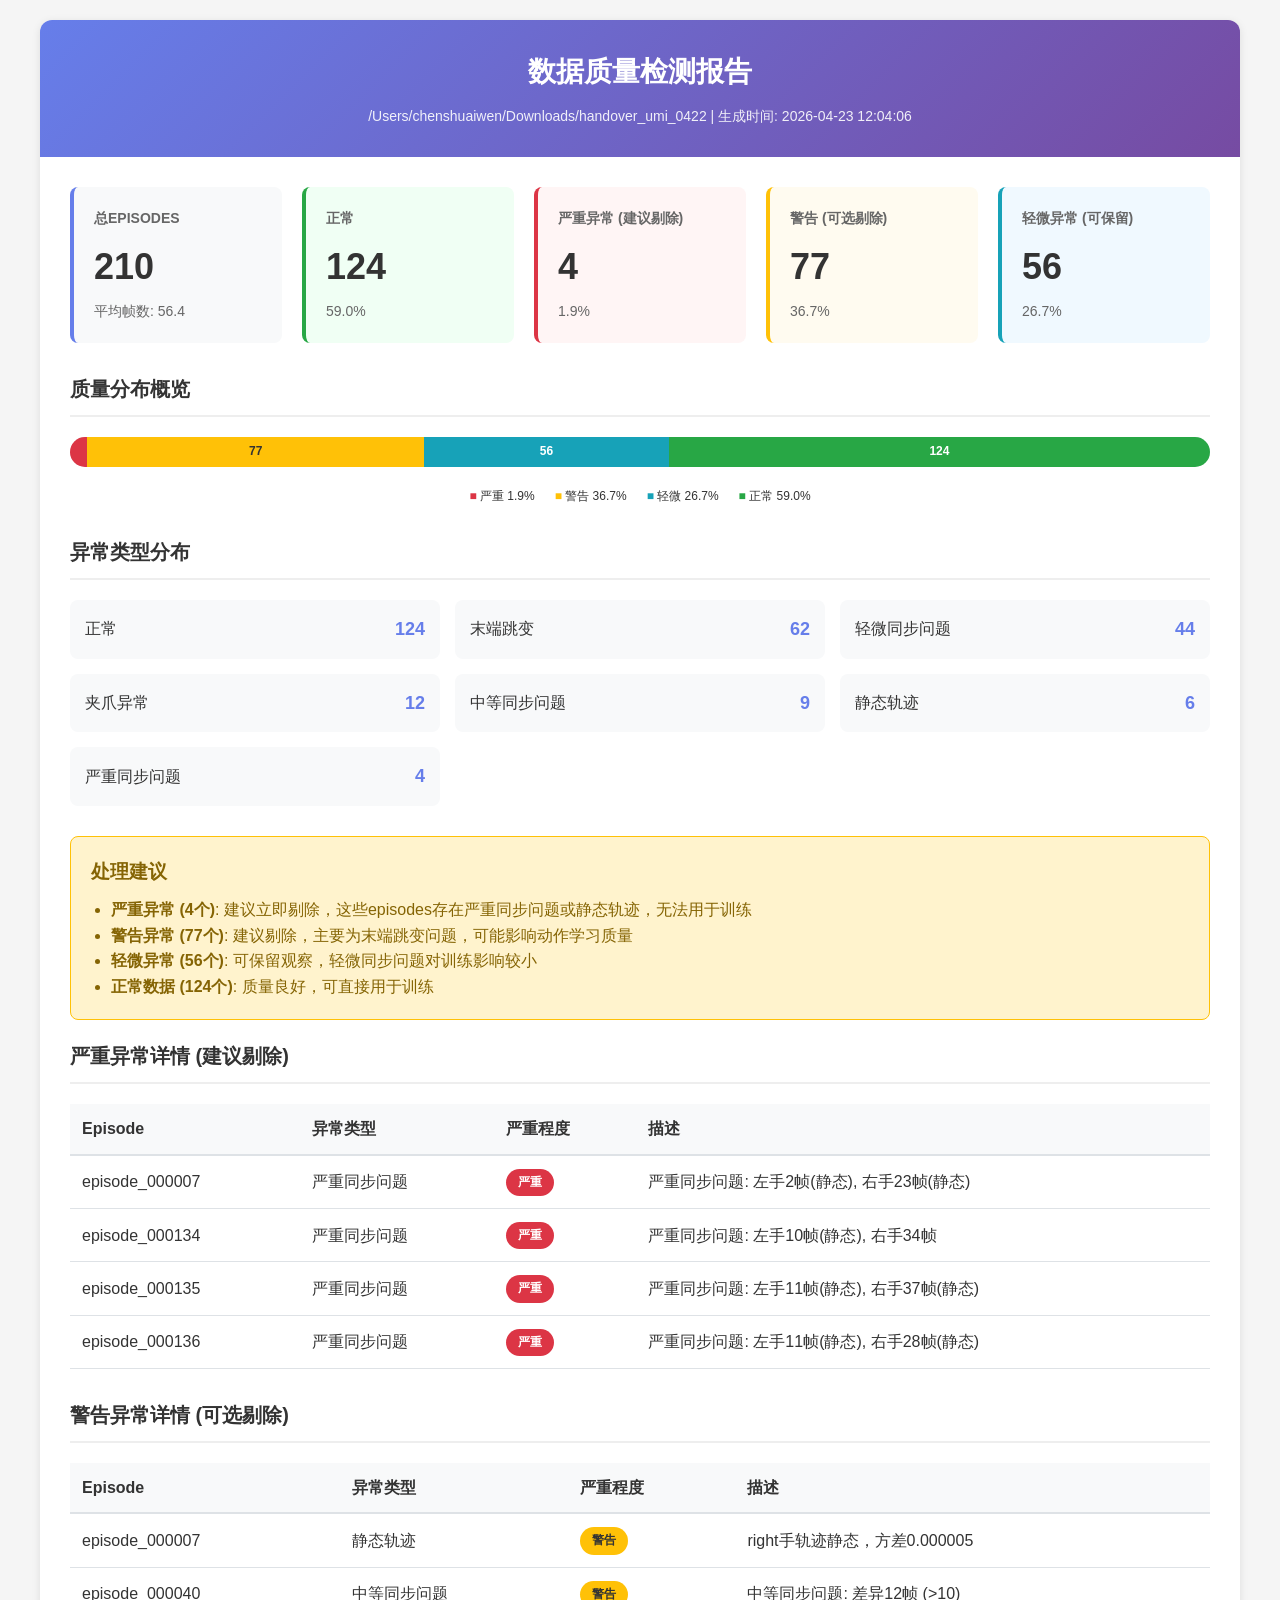
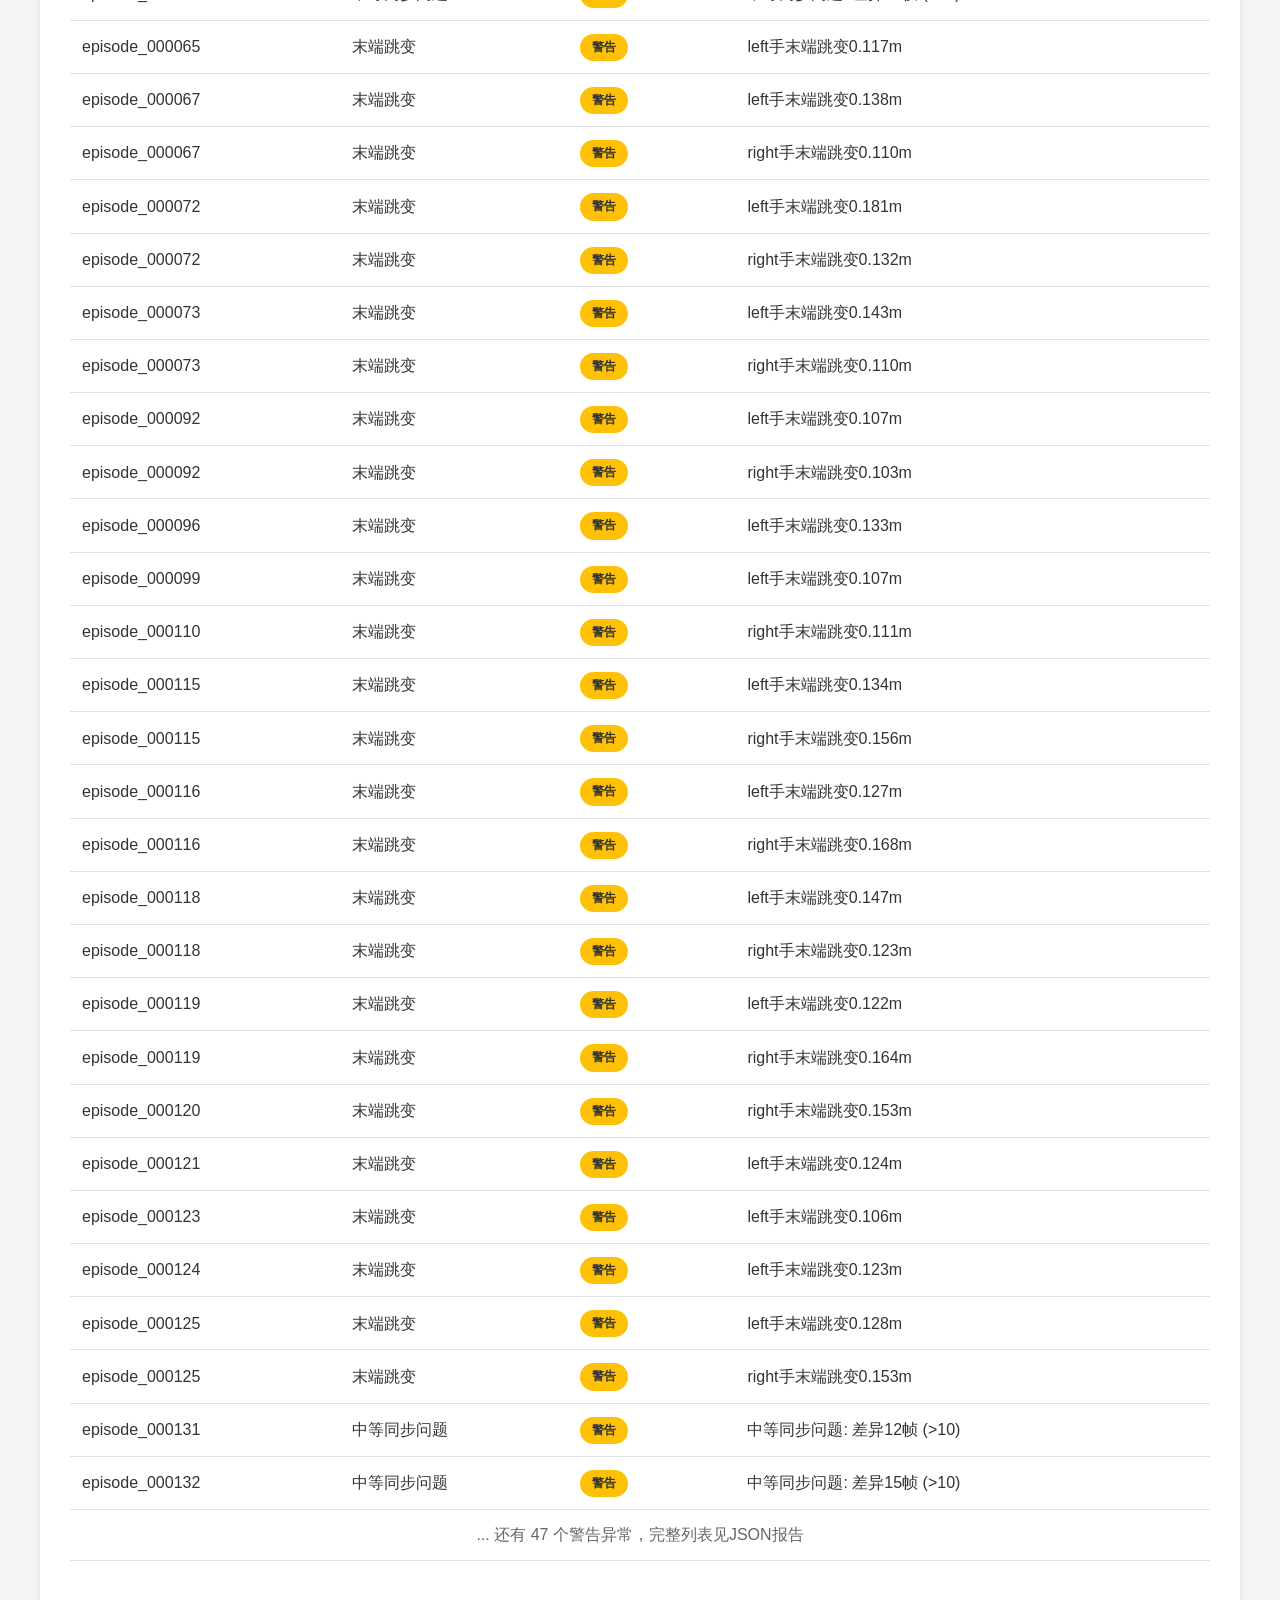
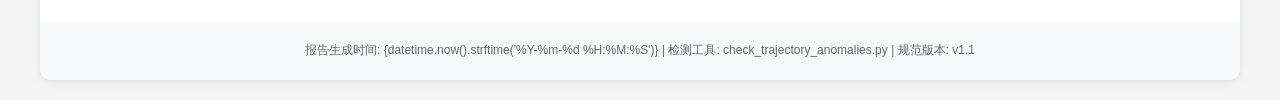
==== anomaly_reports/trajectory_anomaly_visual.html @ 049c4711 "Add visual report generator for anomaly detection results Made-with: Cursor" ====
<!DOCTYPE html>
<html lang="zh-CN">
<head>
    <meta charset="UTF-8">
    <meta name="viewport" content="width=device-width, initial-scale=1.0">
    <title>数据质量检测报告 - handover_umi_0422</title>
    <style>
        * {
            margin: 0;
            padding: 0;
            box-sizing: border-box;
        }
        body {
            font-family: -apple-system, BlinkMacSystemFont, 'Segoe UI', Roboto, 'Helvetica Neue', Arial, sans-serif;
            line-height: 1.6;
            color: #333;
            background: #f5f5f5;
            padding: 20px;
        }
        .container {
            max-width: 1200px;
            margin: 0 auto;
            background: white;
            border-radius: 12px;
            box-shadow: 0 2px 8px rgba(0,0,0,0.1);
            overflow: hidden;
        }
        .header {
            background: linear-gradient(135deg, #667eea 0%, #764ba2 100%);
            color: white;
            padding: 30px;
            text-align: center;
        }
        .header h1 {
            font-size: 28px;
            margin-bottom: 10px;
        }
        .header .subtitle {
            opacity: 0.9;
            font-size: 14px;
        }
        .content {
            padding: 30px;
        }
        .summary-cards {
            display: grid;
            grid-template-columns: repeat(auto-fit, minmax(200px, 1fr));
            gap: 20px;
            margin-bottom: 30px;
        }
        .card {
            background: #f8f9fa;
            border-radius: 8px;
            padding: 20px;
            border-left: 4px solid #667eea;
        }
        .card.critical {
            border-left-color: #dc3545;
            background: #fff5f5;
        }
        .card.warning {
            border-left-color: #ffc107;
            background: #fffbf0;
        }
        .card.minor {
            border-left-color: #17a2b8;
            background: #f0f9ff;
        }
        .card.ok {
            border-left-color: #28a745;
            background: #f0fff4;
        }
        .card h3 {
            font-size: 14px;
            color: #666;
            margin-bottom: 8px;
            text-transform: uppercase;
        }
        .card .number {
            font-size: 36px;
            font-weight: bold;
            color: #333;
            margin-bottom: 5px;
        }
        .card .percentage {
            font-size: 14px;
            color: #666;
        }
        .section {
            margin-bottom: 30px;
        }
        .section h2 {
            font-size: 20px;
            margin-bottom: 20px;
            padding-bottom: 10px;
            border-bottom: 2px solid #eee;
        }
        .anomaly-table {
            width: 100%;
            border-collapse: collapse;
            margin-top: 15px;
        }
        .anomaly-table th {
            background: #f8f9fa;
            padding: 12px;
            text-align: left;
            font-weight: 600;
            border-bottom: 2px solid #dee2e6;
        }
        .anomaly-table td {
            padding: 12px;
            border-bottom: 1px solid #dee2e6;
        }
        .anomaly-table tr:hover {
            background: #f8f9fa;
        }
        .badge {
            display: inline-block;
            padding: 4px 12px;
            border-radius: 20px;
            font-size: 12px;
            font-weight: 600;
            text-transform: uppercase;
        }
        .badge-critical {
            background: #dc3545;
            color: white;
        }
        .badge-warning {
            background: #ffc107;
            color: #333;
        }
        .badge-minor {
            background: #17a2b8;
            color: white;
        }
        .badge-ok {
            background: #28a745;
            color: white;
        }
        .progress-bar {
            width: 100%;
            height: 30px;
            background: #e9ecef;
            border-radius: 15px;
            overflow: hidden;
            margin: 20px 0;
            display: flex;
        }
        .progress-segment {
            height: 100%;
            display: flex;
            align-items: center;
            justify-content: center;
            color: white;
            font-size: 12px;
            font-weight: bold;
        }
        .progress-critical {
            background: #dc3545;
            width: 1.9%;
        }
        .progress-warning {
            background: #ffc107;
            color: #333;
            width: 36.7%;
        }
        .progress-minor {
            background: #17a2b8;
            width: 26.7%;
        }
        .progress-ok {
            background: #28a745;
            width: 59.0%;
        }
        .type-distribution {
            display: grid;
            grid-template-columns: repeat(auto-fit, minmax(300px, 1fr));
            gap: 15px;
            margin-top: 20px;
        }
        .type-item {
            display: flex;
            justify-content: space-between;
            padding: 15px;
            background: #f8f9fa;
            border-radius: 8px;
            align-items: center;
        }
        .type-name {
            font-weight: 500;
        }
        .type-count {
            font-size: 18px;
            font-weight: bold;
            color: #667eea;
        }
        .footer {
            background: #f8f9fa;
            padding: 20px;
            text-align: center;
            color: #666;
            font-size: 12px;
        }
        .recommendation {
            background: #fff3cd;
            border: 1px solid #ffc107;
            border-radius: 8px;
            padding: 20px;
            margin: 20px 0;
        }
        .recommendation h3 {
            color: #856404;
            margin-bottom: 10px;
        }
        .recommendation ul {
            margin-left: 20px;
            color: #856404;
        }
    </style>
</head>
<body>
    <div class="container">
        <div class="header">
            <h1>数据质量检测报告</h1>
            <div class="subtitle">/Users/chenshuaiwen/Downloads/handover_umi_0422 | 生成时间: 2026-04-23 12:04:06</div>
        </div>
        
        <div class="content">
            <!-- 统计卡片 -->
            <div class="summary-cards">
                <div class="card">
                    <h3>总Episodes</h3>
                    <div class="number">210</div>
                    <div class="percentage">平均帧数: 56.4</div>
                </div>
                <div class="card ok">
                    <h3>正常</h3>
                    <div class="number">124</div>
                    <div class="percentage">59.0%</div>
                </div>
                <div class="card critical">
                    <h3>严重异常 (建议剔除)</h3>
                    <div class="number">4</div>
                    <div class="percentage">1.9%</div>
                </div>
                <div class="card warning">
                    <h3>警告 (可选剔除)</h3>
                    <div class="number">77</div>
                    <div class="percentage">36.7%</div>
                </div>
                <div class="card minor">
                    <h3>轻微异常 (可保留)</h3>
                    <div class="number">56</div>
                    <div class="percentage">26.7%</div>
                </div>
            </div>
            
            <!-- 分布进度条 -->
            <div class="section">
                <h2>质量分布概览</h2>
                <div class="progress-bar">
                    <div class="progress-segment progress-critical" style="width: 1.9%" title="严重: 4"></div>
                    <div class="progress-segment progress-warning" style="width: 36.7%" title="警告: 77">77</div>
                    <div class="progress-segment progress-minor" style="width: 26.7%" title="轻微: 56">56</div>
                    <div class="progress-segment progress-ok" style="width: 59.0%" title="正常: 124">124</div>
                </div>
                <div style="display: flex; justify-content: center; gap: 20px; margin-top: 10px; font-size: 12px;">
                    <span><span style="color: #dc3545;">■</span> 严重 1.9%</span>
                    <span><span style="color: #ffc107;">■</span> 警告 36.7%</span>
                    <span><span style="color: #17a2b8;">■</span> 轻微 26.7%</span>
                    <span><span style="color: #28a745;">■</span> 正常 59.0%</span>
                </div>
            </div>
            
            <!-- 异常类型分布 -->
            <div class="section">
                <h2>异常类型分布</h2>
                <div class="type-distribution">

                    <div class="type-item">
                        <span class="type-name">正常</span>
                        <span class="type-count">124</span>
                    </div>

                    <div class="type-item">
                        <span class="type-name">末端跳变</span>
                        <span class="type-count">62</span>
                    </div>

                    <div class="type-item">
                        <span class="type-name">轻微同步问题</span>
                        <span class="type-count">44</span>
                    </div>

                    <div class="type-item">
                        <span class="type-name">夹爪异常</span>
                        <span class="type-count">12</span>
                    </div>

                    <div class="type-item">
                        <span class="type-name">中等同步问题</span>
                        <span class="type-count">9</span>
                    </div>

                    <div class="type-item">
                        <span class="type-name">静态轨迹</span>
                        <span class="type-count">6</span>
                    </div>

                    <div class="type-item">
                        <span class="type-name">严重同步问题</span>
                        <span class="type-count">4</span>
                    </div>

                </div>
            </div>
            
            <!-- 处理建议 -->
            <div class="recommendation">
                <h3>处理建议</h3>
                <ul>
<li><strong>严重异常 (4个)</strong>: 建议立即剔除，这些episodes存在严重同步问题或静态轨迹，无法用于训练</li><li><strong>警告异常 (77个)</strong>: 建议剔除，主要为末端跳变问题，可能影响动作学习质量</li><li><strong>轻微异常 (56个)</strong>: 可保留观察，轻微同步问题对训练影响较小</li>
                    <li><strong>正常数据 (124个)</strong>: 质量良好，可直接用于训练</li>
                </ul>
            </div>
            
            <!-- 严重异常列表 -->
            <div class="section">
                <h2>严重异常详情 (建议剔除)</h2>
                <table class="anomaly-table">
                    <thead>
                        <tr>
                            <th>Episode</th>
                            <th>异常类型</th>
                            <th>严重程度</th>
                            <th>描述</th>
                        </tr>
                    </thead>
                    <tbody>

                        <tr>
                            <td>episode_000007</td>
                            <td>严重同步问题</td>
                            <td><span class="badge badge-critical">严重</span></td>
                            <td>严重同步问题: 左手2帧(静态), 右手23帧(静态)</td>
                        </tr>

                        <tr>
                            <td>episode_000134</td>
                            <td>严重同步问题</td>
                            <td><span class="badge badge-critical">严重</span></td>
                            <td>严重同步问题: 左手10帧(静态), 右手34帧</td>
                        </tr>

                        <tr>
                            <td>episode_000135</td>
                            <td>严重同步问题</td>
                            <td><span class="badge badge-critical">严重</span></td>
                            <td>严重同步问题: 左手11帧(静态), 右手37帧(静态)</td>
                        </tr>

                        <tr>
                            <td>episode_000136</td>
                            <td>严重同步问题</td>
                            <td><span class="badge badge-critical">严重</span></td>
                            <td>严重同步问题: 左手11帧(静态), 右手28帧(静态)</td>
                        </tr>

                    </tbody>
                </table>
            </div>
            
            <!-- 警告异常列表 -->
            <div class="section">
                <h2>警告异常详情 (可选剔除)</h2>
                <table class="anomaly-table">
                    <thead>
                        <tr>
                            <th>Episode</th>
                            <th>异常类型</th>
                            <th>严重程度</th>
                            <th>描述</th>
                        </tr>
                    </thead>
                    <tbody>

                        <tr>
                            <td>episode_000007</td>
                            <td>静态轨迹</td>
                            <td><span class="badge badge-warning">警告</span></td>
                            <td>right手轨迹静态，方差0.000005</td>
                        </tr>

                        <tr>
                            <td>episode_000040</td>
                            <td>中等同步问题</td>
                            <td><span class="badge badge-warning">警告</span></td>
                            <td>中等同步问题: 差异12帧 (>10)</td>
                        </tr>

                        <tr>
                            <td>episode_000065</td>
                            <td>末端跳变</td>
                            <td><span class="badge badge-warning">警告</span></td>
                            <td>left手末端跳变0.117m</td>
                        </tr>

                        <tr>
                            <td>episode_000067</td>
                            <td>末端跳变</td>
                            <td><span class="badge badge-warning">警告</span></td>
                            <td>left手末端跳变0.138m</td>
                        </tr>

                        <tr>
                            <td>episode_000067</td>
                            <td>末端跳变</td>
                            <td><span class="badge badge-warning">警告</span></td>
                            <td>right手末端跳变0.110m</td>
                        </tr>

                        <tr>
                            <td>episode_000072</td>
                            <td>末端跳变</td>
                            <td><span class="badge badge-warning">警告</span></td>
                            <td>left手末端跳变0.181m</td>
                        </tr>

                        <tr>
                            <td>episode_000072</td>
                            <td>末端跳变</td>
                            <td><span class="badge badge-warning">警告</span></td>
                            <td>right手末端跳变0.132m</td>
                        </tr>

                        <tr>
                            <td>episode_000073</td>
                            <td>末端跳变</td>
                            <td><span class="badge badge-warning">警告</span></td>
                            <td>left手末端跳变0.143m</td>
                        </tr>

                        <tr>
                            <td>episode_000073</td>
                            <td>末端跳变</td>
                            <td><span class="badge badge-warning">警告</span></td>
                            <td>right手末端跳变0.110m</td>
                        </tr>

                        <tr>
                            <td>episode_000092</td>
                            <td>末端跳变</td>
                            <td><span class="badge badge-warning">警告</span></td>
                            <td>left手末端跳变0.107m</td>
                        </tr>

                        <tr>
                            <td>episode_000092</td>
                            <td>末端跳变</td>
                            <td><span class="badge badge-warning">警告</span></td>
                            <td>right手末端跳变0.103m</td>
                        </tr>

                        <tr>
                            <td>episode_000096</td>
                            <td>末端跳变</td>
                            <td><span class="badge badge-warning">警告</span></td>
                            <td>left手末端跳变0.133m</td>
                        </tr>

                        <tr>
                            <td>episode_000099</td>
                            <td>末端跳变</td>
                            <td><span class="badge badge-warning">警告</span></td>
                            <td>left手末端跳变0.107m</td>
                        </tr>

                        <tr>
                            <td>episode_000110</td>
                            <td>末端跳变</td>
                            <td><span class="badge badge-warning">警告</span></td>
                            <td>right手末端跳变0.111m</td>
                        </tr>

                        <tr>
                            <td>episode_000115</td>
                            <td>末端跳变</td>
                            <td><span class="badge badge-warning">警告</span></td>
                            <td>left手末端跳变0.134m</td>
                        </tr>

                        <tr>
                            <td>episode_000115</td>
                            <td>末端跳变</td>
                            <td><span class="badge badge-warning">警告</span></td>
                            <td>right手末端跳变0.156m</td>
                        </tr>

                        <tr>
                            <td>episode_000116</td>
                            <td>末端跳变</td>
                            <td><span class="badge badge-warning">警告</span></td>
                            <td>left手末端跳变0.127m</td>
                        </tr>

                        <tr>
                            <td>episode_000116</td>
                            <td>末端跳变</td>
                            <td><span class="badge badge-warning">警告</span></td>
                            <td>right手末端跳变0.168m</td>
                        </tr>

                        <tr>
                            <td>episode_000118</td>
                            <td>末端跳变</td>
                            <td><span class="badge badge-warning">警告</span></td>
                            <td>left手末端跳变0.147m</td>
                        </tr>

                        <tr>
                            <td>episode_000118</td>
                            <td>末端跳变</td>
                            <td><span class="badge badge-warning">警告</span></td>
                            <td>right手末端跳变0.123m</td>
                        </tr>

                        <tr>
                            <td>episode_000119</td>
                            <td>末端跳变</td>
                            <td><span class="badge badge-warning">警告</span></td>
                            <td>left手末端跳变0.122m</td>
                        </tr>

                        <tr>
                            <td>episode_000119</td>
                            <td>末端跳变</td>
                            <td><span class="badge badge-warning">警告</span></td>
                            <td>right手末端跳变0.164m</td>
                        </tr>

                        <tr>
                            <td>episode_000120</td>
                            <td>末端跳变</td>
                            <td><span class="badge badge-warning">警告</span></td>
                            <td>right手末端跳变0.153m</td>
                        </tr>

                        <tr>
                            <td>episode_000121</td>
                            <td>末端跳变</td>
                            <td><span class="badge badge-warning">警告</span></td>
                            <td>left手末端跳变0.124m</td>
                        </tr>

                        <tr>
                            <td>episode_000123</td>
                            <td>末端跳变</td>
                            <td><span class="badge badge-warning">警告</span></td>
                            <td>left手末端跳变0.106m</td>
                        </tr>

                        <tr>
                            <td>episode_000124</td>
                            <td>末端跳变</td>
                            <td><span class="badge badge-warning">警告</span></td>
                            <td>left手末端跳变0.123m</td>
                        </tr>

                        <tr>
                            <td>episode_000125</td>
                            <td>末端跳变</td>
                            <td><span class="badge badge-warning">警告</span></td>
                            <td>left手末端跳变0.128m</td>
                        </tr>

                        <tr>
                            <td>episode_000125</td>
                            <td>末端跳变</td>
                            <td><span class="badge badge-warning">警告</span></td>
                            <td>right手末端跳变0.153m</td>
                        </tr>

                        <tr>
                            <td>episode_000131</td>
                            <td>中等同步问题</td>
                            <td><span class="badge badge-warning">警告</span></td>
                            <td>中等同步问题: 差异12帧 (>10)</td>
                        </tr>

                        <tr>
                            <td>episode_000132</td>
                            <td>中等同步问题</td>
                            <td><span class="badge badge-warning">警告</span></td>
                            <td>中等同步问题: 差异15帧 (>10)</td>
                        </tr>

                        <tr>
                            <td colspan="4" style="text-align: center; color: #666;">
                                ... 还有 47 个警告异常，完整列表见JSON报告
                            </td>
                        </tr>

                    </tbody>
                </table>
            </div>
        </div>
        
        <div class="footer">
            报告生成时间: {datetime.now().strftime('%Y-%m-%d %H:%M:%S')} | 
            检测工具: check_trajectory_anomalies.py | 
            规范版本: v1.1
        </div>
    </div>
</body>
</html>
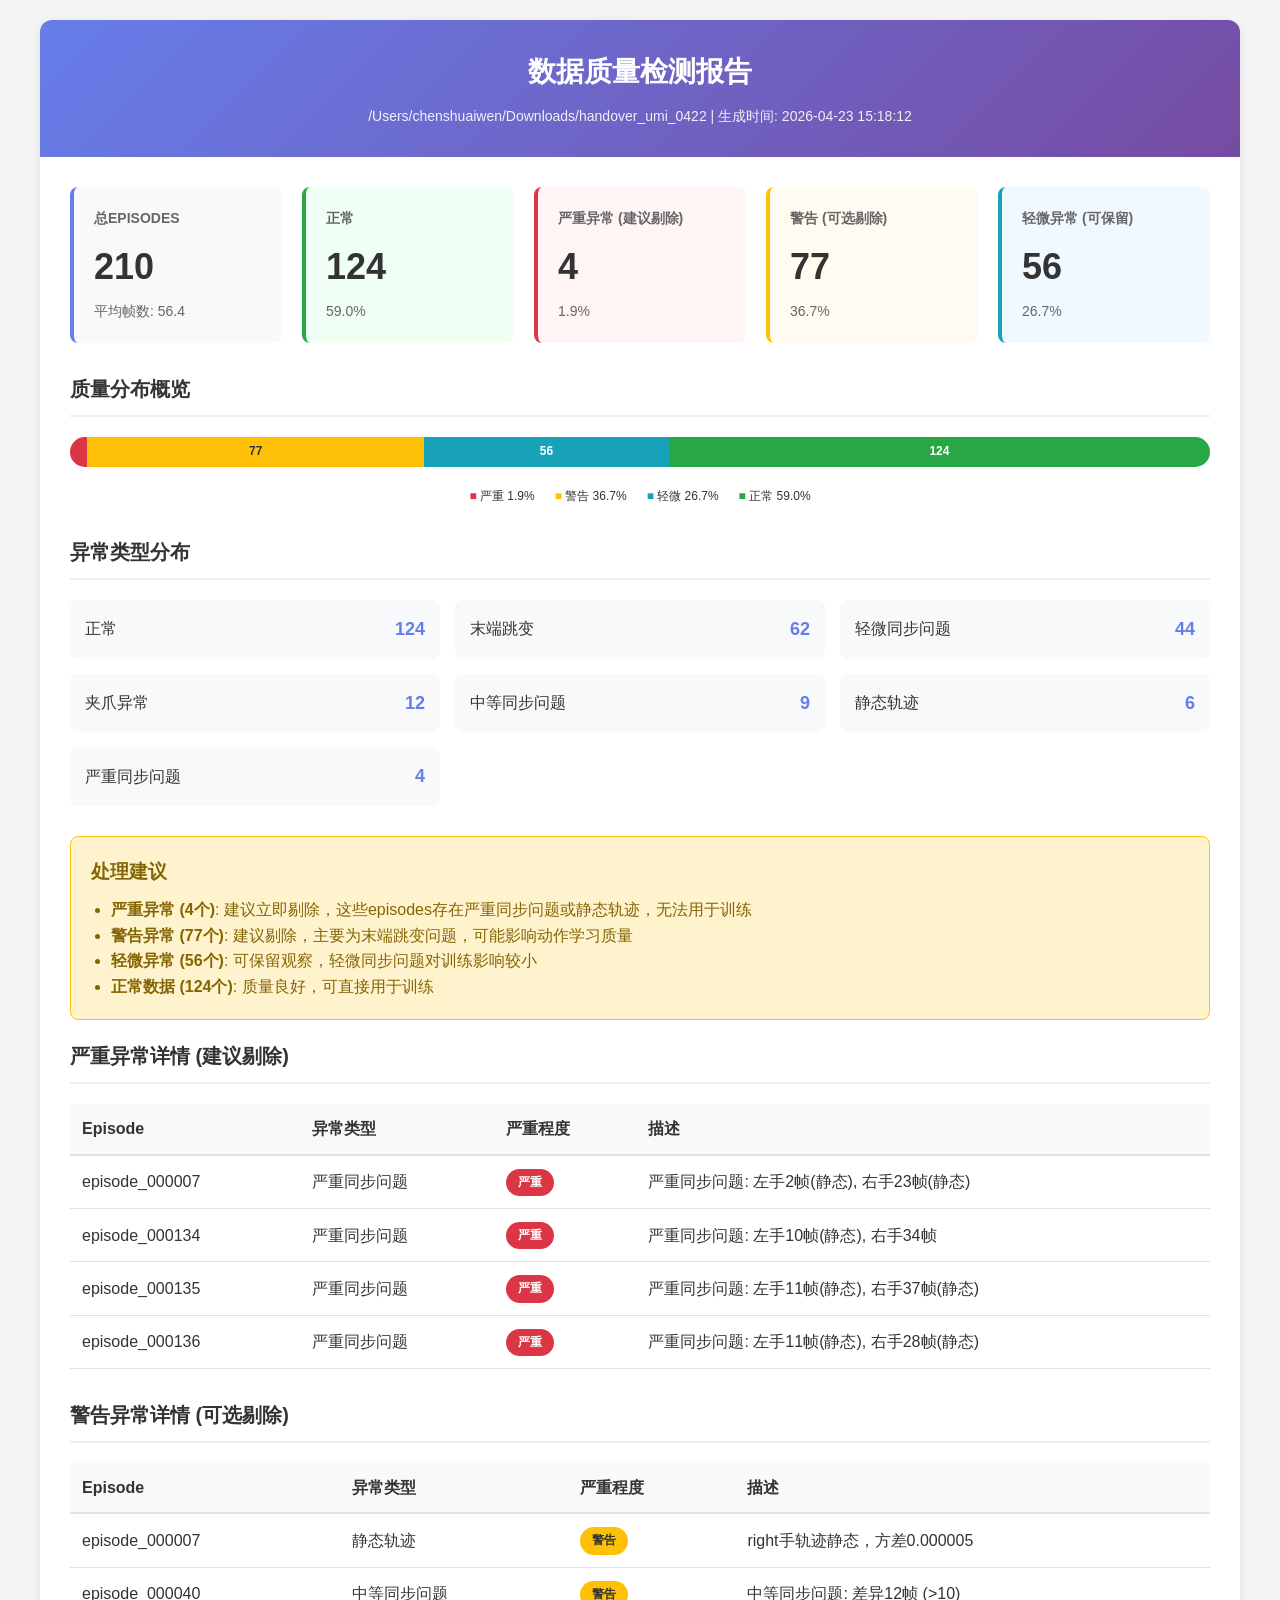
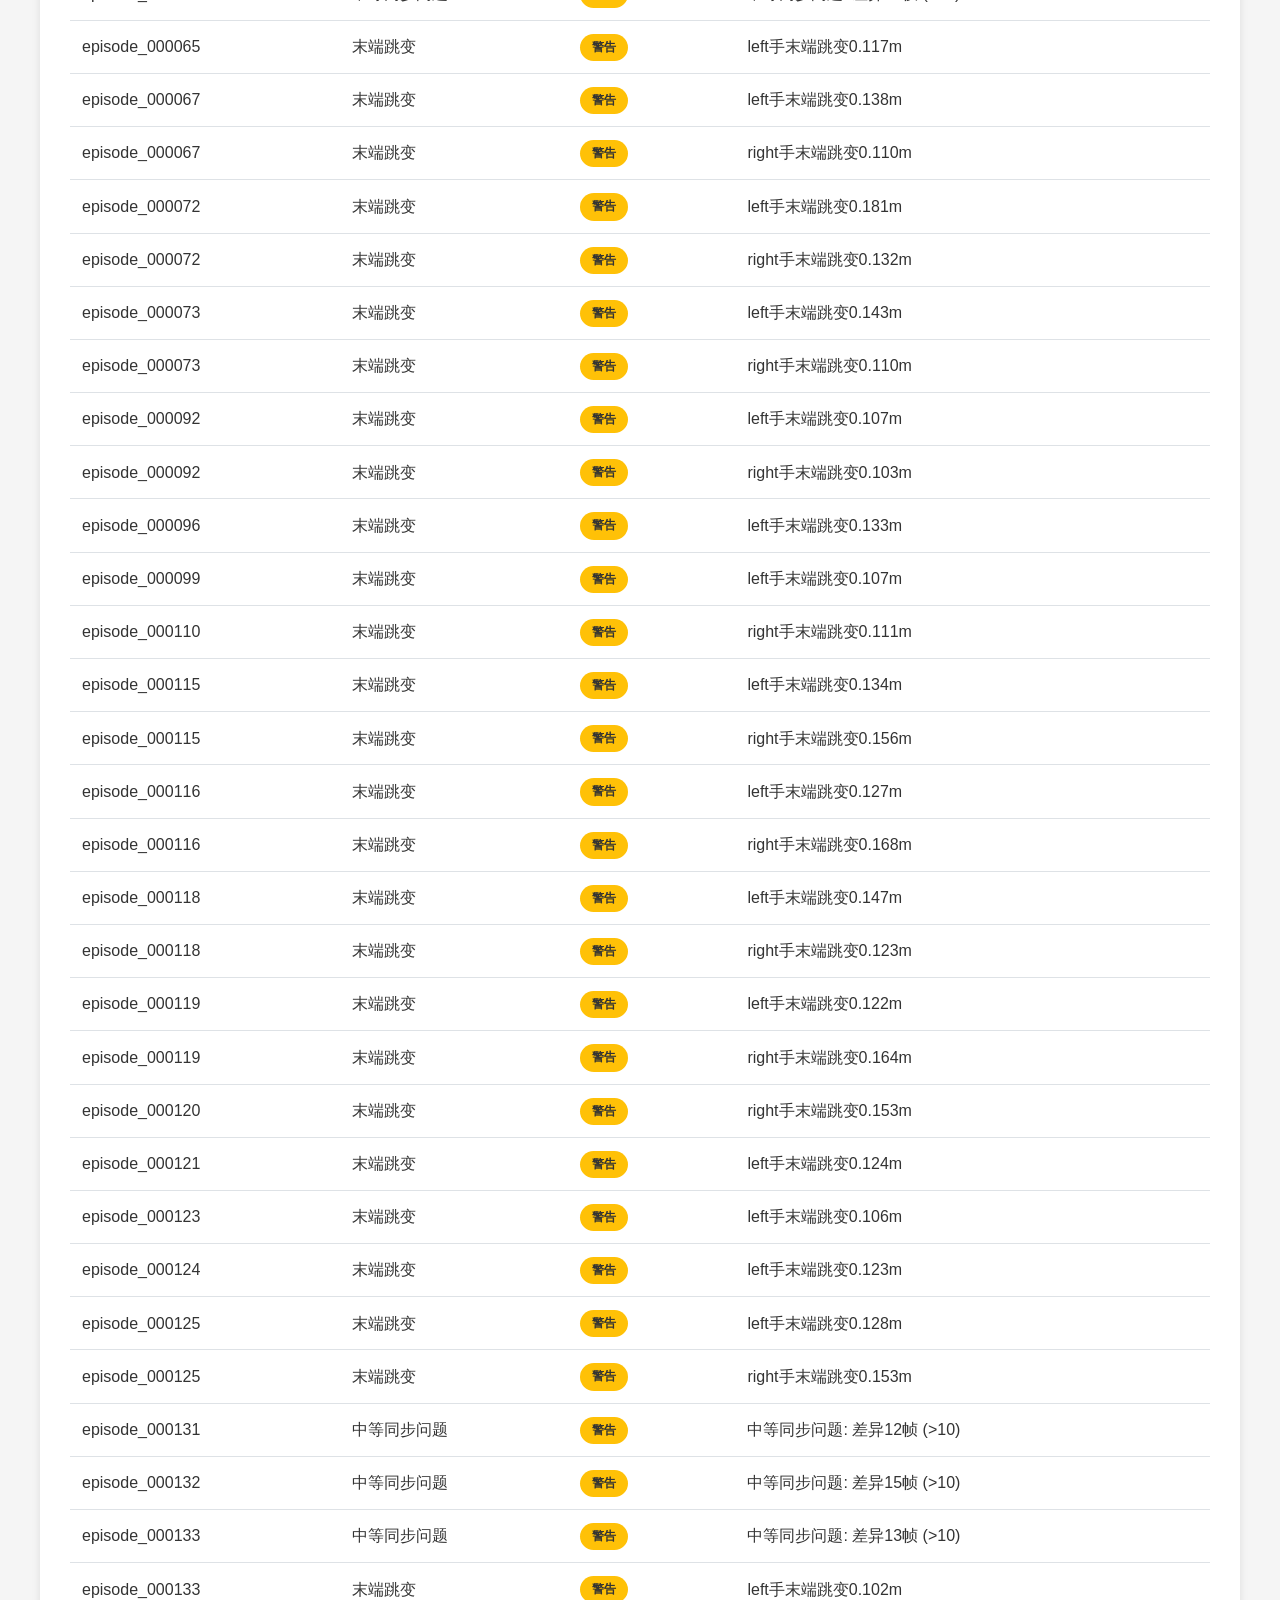
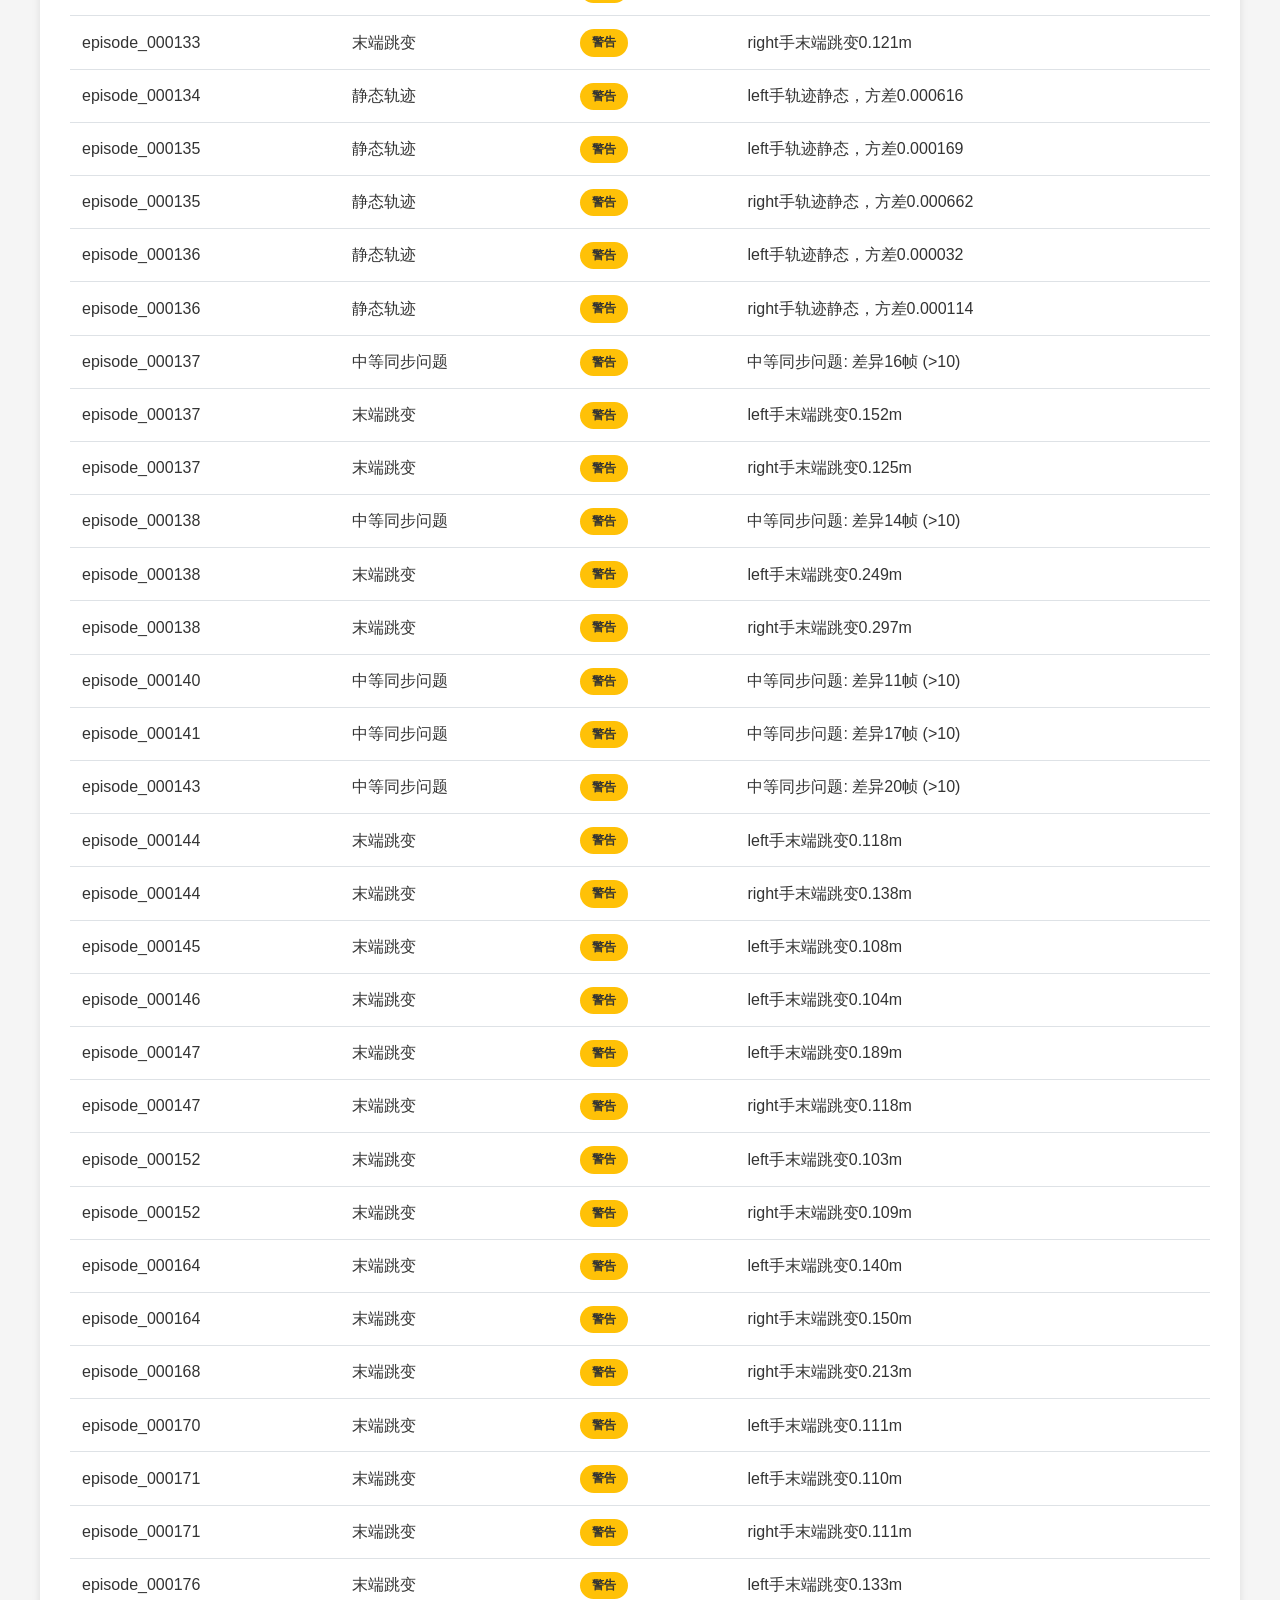
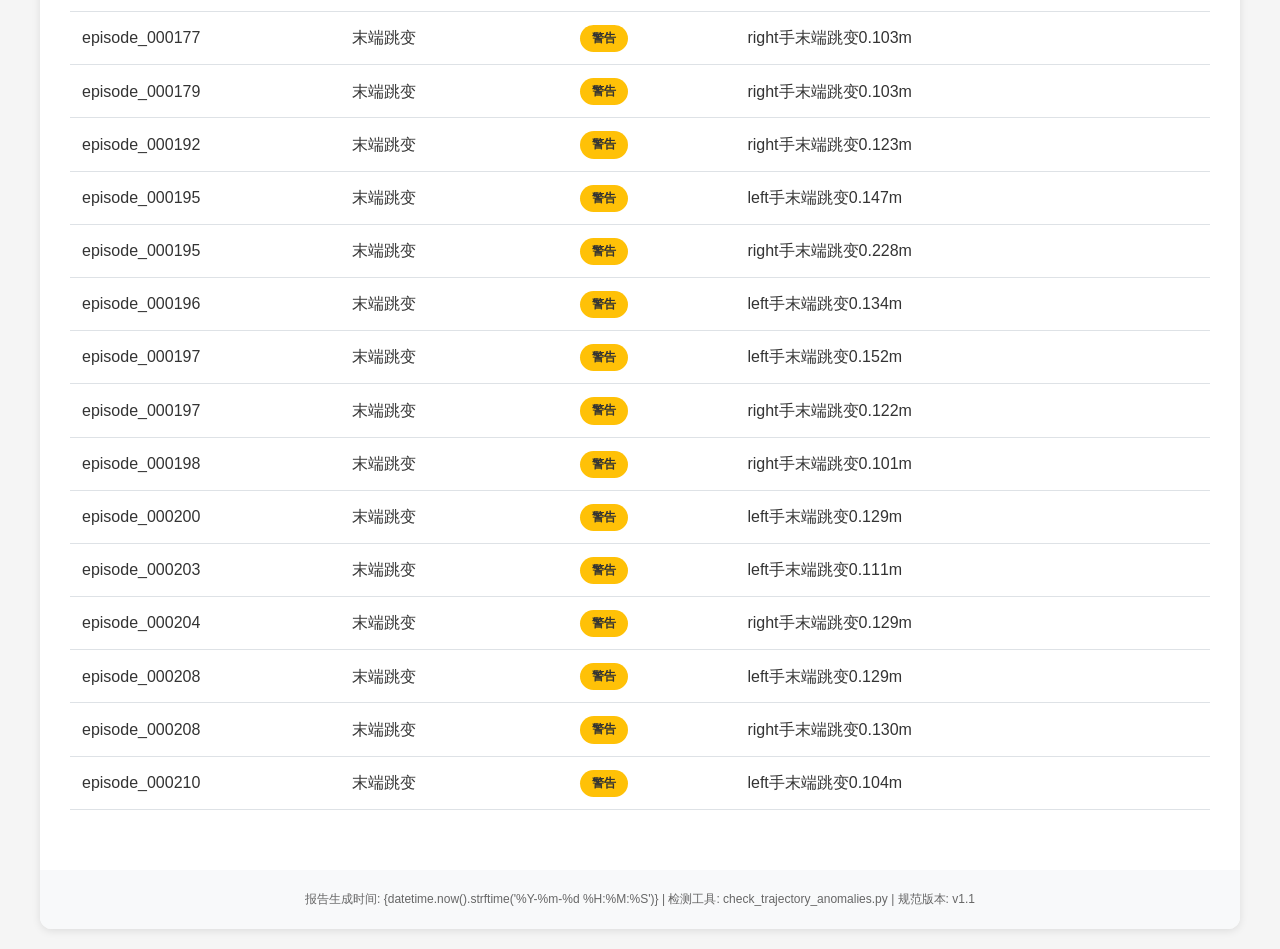
==== commit 3dc4058a: "Update visual report generator to show all anomalies (not limited to 30) Made-with: Cursor" ====
--- a/anomaly_reports/trajectory_anomaly_visual.html
+++ b/anomaly_reports/trajectory_anomaly_visual.html
@@ -223,7 +223,7 @@
     <div class="container">
         <div class="header">
             <h1>数据质量检测报告</h1>
-            <div class="subtitle">/Users/chenshuaiwen/Downloads/handover_umi_0422 | 生成时间: 2026-04-23 12:04:06</div>
+            <div class="subtitle">/Users/chenshuaiwen/Downloads/handover_umi_0422 | 生成时间: 2026-04-23 15:18:12</div>
         </div>
         
         <div class="content">
@@ -596,9 +596,332 @@
                         </tr>
 
                         <tr>
-                            <td colspan="4" style="text-align: center; color: #666;">
-                                ... 还有 47 个警告异常，完整列表见JSON报告
-                            </td>
+                            <td>episode_000133</td>
+                            <td>中等同步问题</td>
+                            <td><span class="badge badge-warning">警告</span></td>
+                            <td>中等同步问题: 差异13帧 (>10)</td>
+                        </tr>
+
+                        <tr>
+                            <td>episode_000133</td>
+                            <td>末端跳变</td>
+                            <td><span class="badge badge-warning">警告</span></td>
+                            <td>left手末端跳变0.102m</td>
+                        </tr>
+
+                        <tr>
+                            <td>episode_000133</td>
+                            <td>末端跳变</td>
+                            <td><span class="badge badge-warning">警告</span></td>
+                            <td>right手末端跳变0.121m</td>
+                        </tr>
+
+                        <tr>
+                            <td>episode_000134</td>
+                            <td>静态轨迹</td>
+                            <td><span class="badge badge-warning">警告</span></td>
+                            <td>left手轨迹静态，方差0.000616</td>
+                        </tr>
+
+                        <tr>
+                            <td>episode_000135</td>
+                            <td>静态轨迹</td>
+                            <td><span class="badge badge-warning">警告</span></td>
+                            <td>left手轨迹静态，方差0.000169</td>
+                        </tr>
+
+                        <tr>
+                            <td>episode_000135</td>
+                            <td>静态轨迹</td>
+                            <td><span class="badge badge-warning">警告</span></td>
+                            <td>right手轨迹静态，方差0.000662</td>
+                        </tr>
+
+                        <tr>
+                            <td>episode_000136</td>
+                            <td>静态轨迹</td>
+                            <td><span class="badge badge-warning">警告</span></td>
+                            <td>left手轨迹静态，方差0.000032</td>
+                        </tr>
+
+                        <tr>
+                            <td>episode_000136</td>
+                            <td>静态轨迹</td>
+                            <td><span class="badge badge-warning">警告</span></td>
+                            <td>right手轨迹静态，方差0.000114</td>
+                        </tr>
+
+                        <tr>
+                            <td>episode_000137</td>
+                            <td>中等同步问题</td>
+                            <td><span class="badge badge-warning">警告</span></td>
+                            <td>中等同步问题: 差异16帧 (>10)</td>
+                        </tr>
+
+                        <tr>
+                            <td>episode_000137</td>
+                            <td>末端跳变</td>
+                            <td><span class="badge badge-warning">警告</span></td>
+                            <td>left手末端跳变0.152m</td>
+                        </tr>
+
+                        <tr>
+                            <td>episode_000137</td>
+                            <td>末端跳变</td>
+                            <td><span class="badge badge-warning">警告</span></td>
+                            <td>right手末端跳变0.125m</td>
+                        </tr>
+
+                        <tr>
+                            <td>episode_000138</td>
+                            <td>中等同步问题</td>
+                            <td><span class="badge badge-warning">警告</span></td>
+                            <td>中等同步问题: 差异14帧 (>10)</td>
+                        </tr>
+
+                        <tr>
+                            <td>episode_000138</td>
+                            <td>末端跳变</td>
+                            <td><span class="badge badge-warning">警告</span></td>
+                            <td>left手末端跳变0.249m</td>
+                        </tr>
+
+                        <tr>
+                            <td>episode_000138</td>
+                            <td>末端跳变</td>
+                            <td><span class="badge badge-warning">警告</span></td>
+                            <td>right手末端跳变0.297m</td>
+                        </tr>
+
+                        <tr>
+                            <td>episode_000140</td>
+                            <td>中等同步问题</td>
+                            <td><span class="badge badge-warning">警告</span></td>
+                            <td>中等同步问题: 差异11帧 (>10)</td>
+                        </tr>
+
+                        <tr>
+                            <td>episode_000141</td>
+                            <td>中等同步问题</td>
+                            <td><span class="badge badge-warning">警告</span></td>
+                            <td>中等同步问题: 差异17帧 (>10)</td>
+                        </tr>
+
+                        <tr>
+                            <td>episode_000143</td>
+                            <td>中等同步问题</td>
+                            <td><span class="badge badge-warning">警告</span></td>
+                            <td>中等同步问题: 差异20帧 (>10)</td>
+                        </tr>
+
+                        <tr>
+                            <td>episode_000144</td>
+                            <td>末端跳变</td>
+                            <td><span class="badge badge-warning">警告</span></td>
+                            <td>left手末端跳变0.118m</td>
+                        </tr>
+
+                        <tr>
+                            <td>episode_000144</td>
+                            <td>末端跳变</td>
+                            <td><span class="badge badge-warning">警告</span></td>
+                            <td>right手末端跳变0.138m</td>
+                        </tr>
+
+                        <tr>
+                            <td>episode_000145</td>
+                            <td>末端跳变</td>
+                            <td><span class="badge badge-warning">警告</span></td>
+                            <td>left手末端跳变0.108m</td>
+                        </tr>
+
+                        <tr>
+                            <td>episode_000146</td>
+                            <td>末端跳变</td>
+                            <td><span class="badge badge-warning">警告</span></td>
+                            <td>left手末端跳变0.104m</td>
+                        </tr>
+
+                        <tr>
+                            <td>episode_000147</td>
+                            <td>末端跳变</td>
+                            <td><span class="badge badge-warning">警告</span></td>
+                            <td>left手末端跳变0.189m</td>
+                        </tr>
+
+                        <tr>
+                            <td>episode_000147</td>
+                            <td>末端跳变</td>
+                            <td><span class="badge badge-warning">警告</span></td>
+                            <td>right手末端跳变0.118m</td>
+                        </tr>
+
+                        <tr>
+                            <td>episode_000152</td>
+                            <td>末端跳变</td>
+                            <td><span class="badge badge-warning">警告</span></td>
+                            <td>left手末端跳变0.103m</td>
+                        </tr>
+
+                        <tr>
+                            <td>episode_000152</td>
+                            <td>末端跳变</td>
+                            <td><span class="badge badge-warning">警告</span></td>
+                            <td>right手末端跳变0.109m</td>
+                        </tr>
+
+                        <tr>
+                            <td>episode_000164</td>
+                            <td>末端跳变</td>
+                            <td><span class="badge badge-warning">警告</span></td>
+                            <td>left手末端跳变0.140m</td>
+                        </tr>
+
+                        <tr>
+                            <td>episode_000164</td>
+                            <td>末端跳变</td>
+                            <td><span class="badge badge-warning">警告</span></td>
+                            <td>right手末端跳变0.150m</td>
+                        </tr>
+
+                        <tr>
+                            <td>episode_000168</td>
+                            <td>末端跳变</td>
+                            <td><span class="badge badge-warning">警告</span></td>
+                            <td>right手末端跳变0.213m</td>
+                        </tr>
+
+                        <tr>
+                            <td>episode_000170</td>
+                            <td>末端跳变</td>
+                            <td><span class="badge badge-warning">警告</span></td>
+                            <td>left手末端跳变0.111m</td>
+                        </tr>
+
+                        <tr>
+                            <td>episode_000171</td>
+                            <td>末端跳变</td>
+                            <td><span class="badge badge-warning">警告</span></td>
+                            <td>left手末端跳变0.110m</td>
+                        </tr>
+
+                        <tr>
+                            <td>episode_000171</td>
+                            <td>末端跳变</td>
+                            <td><span class="badge badge-warning">警告</span></td>
+                            <td>right手末端跳变0.111m</td>
+                        </tr>
+
+                        <tr>
+                            <td>episode_000176</td>
+                            <td>末端跳变</td>
+                            <td><span class="badge badge-warning">警告</span></td>
+                            <td>left手末端跳变0.133m</td>
+                        </tr>
+
+                        <tr>
+                            <td>episode_000177</td>
+                            <td>末端跳变</td>
+                            <td><span class="badge badge-warning">警告</span></td>
+                            <td>right手末端跳变0.103m</td>
+                        </tr>
+
+                        <tr>
+                            <td>episode_000179</td>
+                            <td>末端跳变</td>
+                            <td><span class="badge badge-warning">警告</span></td>
+                            <td>right手末端跳变0.103m</td>
+                        </tr>
+
+                        <tr>
+                            <td>episode_000192</td>
+                            <td>末端跳变</td>
+                            <td><span class="badge badge-warning">警告</span></td>
+                            <td>right手末端跳变0.123m</td>
+                        </tr>
+
+                        <tr>
+                            <td>episode_000195</td>
+                            <td>末端跳变</td>
+                            <td><span class="badge badge-warning">警告</span></td>
+                            <td>left手末端跳变0.147m</td>
+                        </tr>
+
+                        <tr>
+                            <td>episode_000195</td>
+                            <td>末端跳变</td>
+                            <td><span class="badge badge-warning">警告</span></td>
+                            <td>right手末端跳变0.228m</td>
+                        </tr>
+
+                        <tr>
+                            <td>episode_000196</td>
+                            <td>末端跳变</td>
+                            <td><span class="badge badge-warning">警告</span></td>
+                            <td>left手末端跳变0.134m</td>
+                        </tr>
+
+                        <tr>
+                            <td>episode_000197</td>
+                            <td>末端跳变</td>
+                            <td><span class="badge badge-warning">警告</span></td>
+                            <td>left手末端跳变0.152m</td>
+                        </tr>
+
+                        <tr>
+                            <td>episode_000197</td>
+                            <td>末端跳变</td>
+                            <td><span class="badge badge-warning">警告</span></td>
+                            <td>right手末端跳变0.122m</td>
+                        </tr>
+
+                        <tr>
+                            <td>episode_000198</td>
+                            <td>末端跳变</td>
+                            <td><span class="badge badge-warning">警告</span></td>
+                            <td>right手末端跳变0.101m</td>
+                        </tr>
+
+                        <tr>
+                            <td>episode_000200</td>
+                            <td>末端跳变</td>
+                            <td><span class="badge badge-warning">警告</span></td>
+                            <td>left手末端跳变0.129m</td>
+                        </tr>
+
+                        <tr>
+                            <td>episode_000203</td>
+                            <td>末端跳变</td>
+                            <td><span class="badge badge-warning">警告</span></td>
+                            <td>left手末端跳变0.111m</td>
+                        </tr>
+
+                        <tr>
+                            <td>episode_000204</td>
+                            <td>末端跳变</td>
+                            <td><span class="badge badge-warning">警告</span></td>
+                            <td>right手末端跳变0.129m</td>
+                        </tr>
+
+                        <tr>
+                            <td>episode_000208</td>
+                            <td>末端跳变</td>
+                            <td><span class="badge badge-warning">警告</span></td>
+                            <td>left手末端跳变0.129m</td>
+                        </tr>
+
+                        <tr>
+                            <td>episode_000208</td>
+                            <td>末端跳变</td>
+                            <td><span class="badge badge-warning">警告</span></td>
+                            <td>right手末端跳变0.130m</td>
+                        </tr>
+
+                        <tr>
+                            <td>episode_000210</td>
+                            <td>末端跳变</td>
+                            <td><span class="badge badge-warning">警告</span></td>
+                            <td>left手末端跳变0.104m</td>
                         </tr>
 
                     </tbody>
